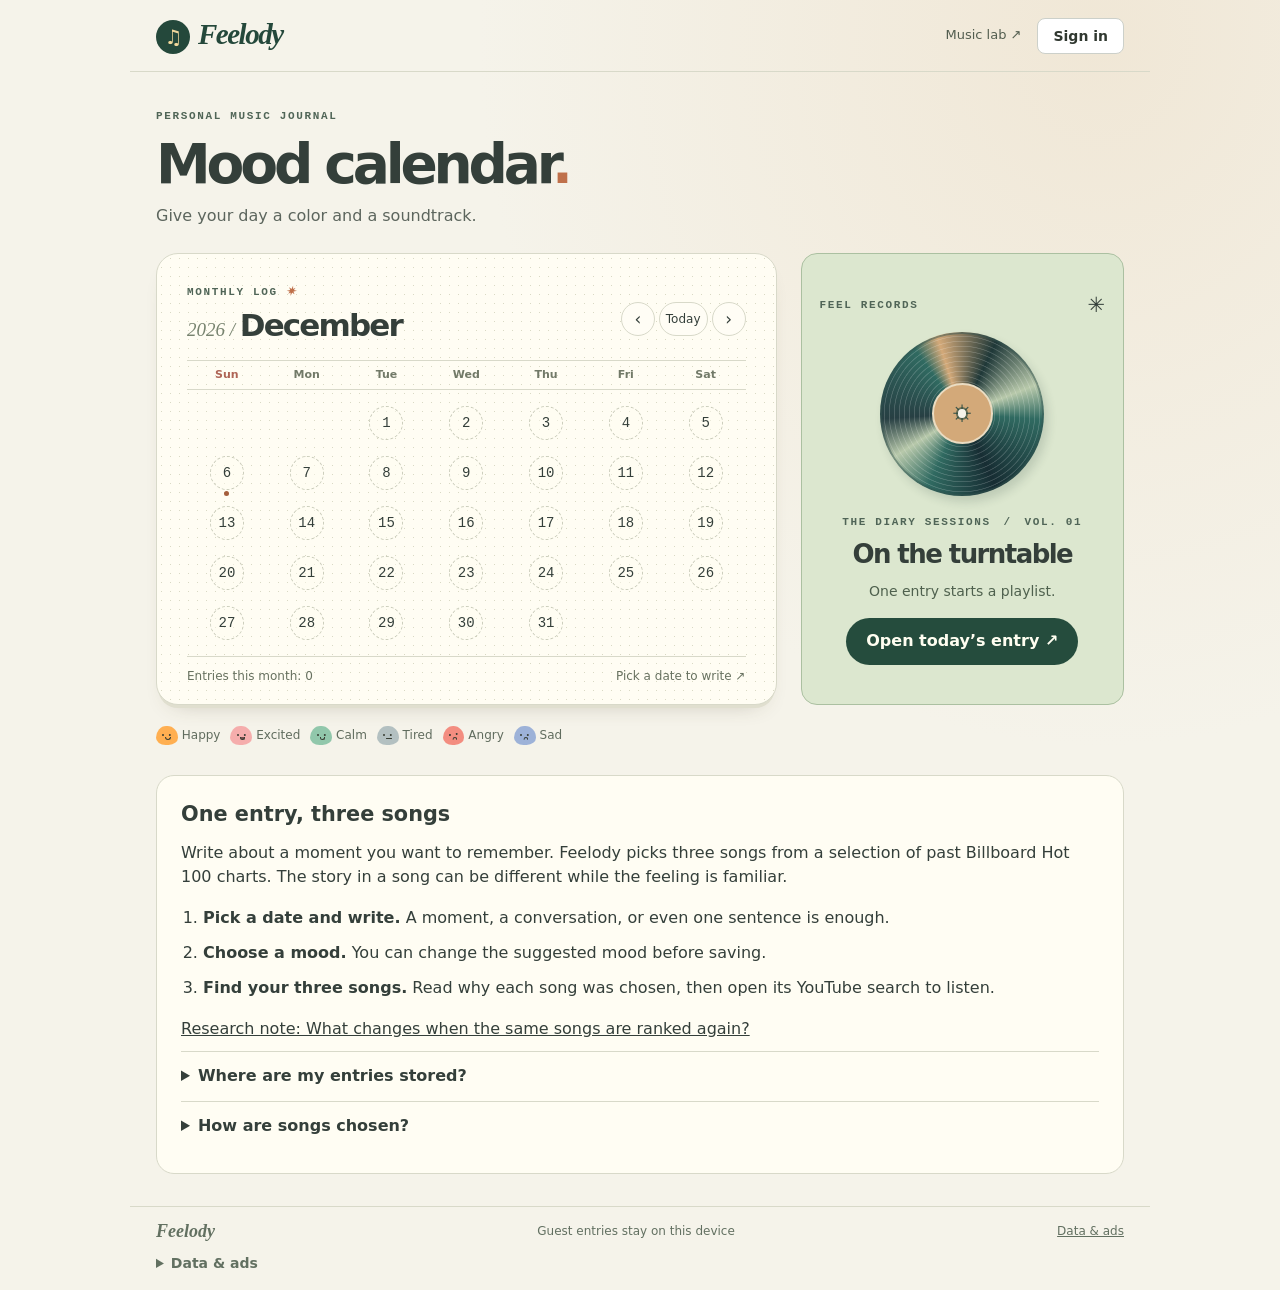
==== web/index.html @ e4ab8673 "Match journal reflections and song reasons to each entry’s language" ====
<!doctype html><html lang="en"><head>
<!-- Google Tag Manager -->
<script async src="https://www.googletagmanager.com/gtm.js?id=GTM-TFRQQZRT"></script>
<script>
  window.dataLayer = window.dataLayer || [];
  function gtag(){dataLayer.push(arguments);}
  gtag('js', new Date());
</script>
<!-- End Google Tag Manager -->
<meta charset="utf-8"><meta name="viewport" content="width=device-width, initial-scale=1"><meta name="theme-color" content="#f6f3e9"><title>Feelody | Your day in three songs</title>
<meta name="description" content="Keep a mood calendar and find three Billboard Hot 100 songs that echo the way your day felt.">
<link rel="canonical" href="https://feelody.shop/"><link rel="icon" href="/favicon.svg" type="image/svg+xml" sizes="any">
<meta property="og:type" content="website"><meta property="og:site_name" content="Feelody"><meta property="og:locale" content="en_US">
<meta property="og:url" content="https://feelody.shop/"><meta property="og:title" content="Feelody | Your day in three songs"><meta property="og:description" content="Keep a mood calendar and find three Billboard Hot 100 songs that echo the way your day felt.">
<meta property="og:image" content="https://feelody.shop/share.png"><meta property="og:image:alt" content="Feelody mood calendar"><meta name="twitter:card" content="summary_large_image">
<script type="application/ld+json">{"@context":"https://schema.org","@graph":[{"@type":"WebSite","@id":"https://feelody.shop/#website","name":"Feelody","url":"https://feelody.shop/","inLanguage":"en"},{"@type":"WebPage","url":"https://feelody.shop/","name":"Feelody | Your day in three songs","description":"Keep a mood calendar and find three Billboard Hot 100 songs that echo the way your day felt.","inLanguage":"en","isPartOf":{"@id":"https://feelody.shop/#website"}}]}</script><link rel="stylesheet" href="./style.css"><script src="./moods.js?v=en-1" defer></script><script src="./app.js?v=hot100-en-1" defer></script><meta name="google-adsense-account" content="ca-pub-4639776942447769">

<script type="text/javascript">
    (function(c,l,a,r,i,t,y){
        c[a]=c[a]||function(){(c[a].q=c[a].q||[]).push(arguments)};
        t=l.createElement(r);t.async=1;t.src="https://www.clarity.ms/tag/"+i;
        y=l.getElementsByTagName(r)[0];y.parentNode.insertBefore(t,y);
    })(window, document, "clarity", "script", "zg3xfuc7gn");
</script>
<link rel="stylesheet" href="./account.css?v=profile-en-2"><script src="./account.js?v=profile-en-2" defer></script></head>
<body><header><a class="brand" href="./"><i aria-hidden="true">♫</i>Feelody</a><a class="lab" href="./research.html">Music lab ↗</a><button id="account" type="button" aria-haspopup="dialog">Sign in</button></header>
<dialog id="accountDialog" aria-labelledby="accountTitle"><button id="closeAccount" aria-label="Close">×</button><small>FEEL RECORDS　/　MEMBERSHIP</small><h2 id="accountTitle">Sign in to Feelody</h2><p id="accountHelp">Keep your entries and soundtracks together, wherever you write.</p><div id="providers"><button data-provider="google"><b aria-hidden="true">G</b>Continue with Google</button></div><div id="memberActions" hidden><button id="importGuest">Import guest entries from this browser</button><button id="logout">Sign out</button></div><p id="accountStatus" role="status"></p><button id="guestContinue">Continue as a guest</button></dialog><main data-clarity-mask="true" id="main"><section id="home"><div class="kicker">PERSONAL MUSIC JOURNAL</div><h1>Mood calendar<span>.</span></h1><p class="lead">Give your day a color and a soundtrack.</p>
<div class="layout"><section class="paper"><div class="monthhead"><div><small>MONTHLY LOG <em>✷</em></small><h2 id="month"></h2></div><div class="nav"><button id="prev" aria-label="Previous month">‹</button><button id="now">Today</button><button id="next" aria-label="Next month">›</button></div></div><div id="week" class="week"></div><div id="grid" class="grid" aria-label="Choose a date"></div><div class="footnote"><span id="count"></span><span>Pick a date to write ↗</span></div></section>
<aside class="sleeve"><div class="sleeve-top"><small>FEEL RECORDS</small><span>✳</span></div><div id="cover"></div><small>THE DIARY SESSIONS　/　VOL. 01</small><h2>On the turntable</h2><p id="sideNote"></p><button id="write" class="cta">Open today’s entry ↗</button></aside></div>
<div class="legend" id="legend"></div>
<section class="guide" aria-labelledby="guideTitle"><h2 id="guideTitle">One entry, three songs</h2><p>Write about a moment you want to remember. Feelody picks three songs from a selection of past Billboard Hot 100 charts. The story in a song can be different while the feeling is familiar.</p>
<ol><li><strong>Pick a date and write.</strong> A moment, a conversation, or even one sentence is enough.</li><li><strong>Choose a mood.</strong> You can change the suggested mood before saving.</li><li><strong>Find your three songs.</strong> Read why each song was chosen, then open its YouTube search to listen.</li></ol>
<p><a href="./study.html">Research note: What changes when the same songs are ranked again?</a></p><details><summary>Where are my entries stored?</summary><p>Signed-in entries sync to your account. Guest entries stay in this browser, even after a restart, but clearing browser data can erase them. Open a date and select Delete entry to remove it.</p></details>
<details><summary>How are songs chosen?</summary><p>When you request songs, your entry and mood go to our recommendation service. Your reflection and song notes follow the language of each entry. If you mix languages evenly, they follow your last substantive thought. The songs still come from the same chart archive. These are mood matches, not this week’s rankings.</p><p>Calendar colors reflect your own mood, not a diagnosis. Each music link opens a YouTube search for the artist and title.</p></details>
</section></section>
<section id="editor" hidden><button class="back" id="back">← Back to calendar</button><div class="kicker">DAILY ENTRY</div><h1 id="dayTitle" tabindex="-1"></h1><div class="entrypaper"><label for="diary">What was your day like?</label><textarea id="diary" maxlength="4000" rows="5" placeholder="Write about a moment or feeling you want to remember."></textarea><div class="moodline"><b>Today’s mood</b><span id="suggestion"></span></div><div id="moods" class="choices"></div><p id="modeNote"></p><label id="reasonOption" hidden><input type="checkbox" id="explain"> Include reasons · Send this entry and an excerpt of lyrics to <span id="reasonProvider"></span>.</label><div class="actions"><button id="save" class="cta">Find my songs</button><button id="remove" class="plain" hidden>Delete entry</button></div><p id="message" role="status"></p><div id="waiting" class="waiting" hidden><span class="waiting-disc" aria-hidden="true">♫</span><div><b id="waitTitle">Finding your songs</b><span id="waitElapsed" class="wait-elapsed" aria-live="off">0s elapsed</span><p id="waitHistory"></p></div></div></div>
<section id="reflection" class="entrypaper reflection" hidden><small>NOTES FOR YOUR DAY</small><h2>Today’s reflection</h2><h3>Your day in a line</h3><p id="summary"></p><h3>A note for you</h3><p id="empathy"></p></section>
<section id="music" hidden><small>SOUNDTRACK FOR THE DAY</small><h2>Your soundtrack</h2><p id="source"></p><div id="cards"></div><button id="otherSongs" class="plain" hidden>Find three different songs</button></section></section></main>
<footer><b>Feelody</b><span>Guest entries stay on this device</span><a href="#dataNotice">Data &amp; ads</a>
<details id="dataNotice" class="data-notice"><summary>Data &amp; ads</summary><p>Guest entries stay in your browser; signed-in entries are stored in your Supabase account records. Requests send the entry to our recommendation server and external model provider. On a shared device, sign out and remove guest records you do not want others to see.</p><p>We use Microsoft Clarity to understand clicks and scrolling. Text masking is enabled for the main area containing entries and recommendations.</p><p>Google Tag Manager is installed for visit analytics. Depending on the tags enabled, Google may receive information about page visits and usage.</p><p>Our public study page includes Google AdSense. Google and other partners may use cookies to deliver and measure ads. Read <a href="https://policies.google.com/technologies/partner-sites" target="_blank" rel="noopener noreferrer">how Google uses data on partner sites</a> or manage personalization in <a href="https://myadcenter.google.com/" target="_blank" rel="noopener noreferrer">My Ad Center</a>.</p></details></footer></body></html>
---- web/style.css ----
:root{font:16px/1.55 system-ui,sans-serif;color:#343f3a;background:#f5f3ea;--ink:#24483b;--line:#d8d9c9}*{box-sizing:border-box}body{margin:0;background:radial-gradient(ellipse at 86% 3%,#f0e7d6 0,transparent 40%)}header,main,footer{max-width:1020px;margin:auto;padding-inline:26px}header,footer{display:flex;justify-content:space-between;align-items:center}header{height:72px;border-bottom:1px solid var(--line)}a{color:inherit}.brand{text-decoration:none;font:italic bold 29px Georgia;color:var(--ink);letter-spacing:-1.5px}.brand i{font:normal 20px system-ui;display:inline-grid;place-items:center;width:34px;height:34px;background:var(--ink);color:#f2d89c;border-radius:50%;margin-right:8px}.lab,.back,.plain{font-size:13px;color:#535e50}.lab{text-decoration:none}.kicker,small{font:700 11px/1.5 ui-monospace,monospace;letter-spacing:.15em;color:#506557}.kicker{margin-top:36px}h1{font-size:clamp(36px,6vw,55px);line-height:1.18;letter-spacing:-.075em;margin:7px 0}h1 span,em{color:#bf704a}.lead{margin:8px 0 24px;color:#5c655d}.layout{display:grid;grid-template-columns:minmax(350px,1.65fr) minmax(220px,.86fr);gap:24px}.paper,.entrypaper{border:1px solid var(--line);border-radius:22px;background-color:#fffdf3;box-shadow:0 5px 0 -2px #e0dfcf,0 12px 25px -18px #51462e77}.paper{background-image:radial-gradient(#d9d9c4 0.65px,transparent .8px);background-size:9px 9px;padding:24px 30px 18px}.monthhead,.nav,.footnote,.sleeve-top,.moodline,.actions{display:flex;align-items:center;justify-content:space-between;gap:8px}.monthhead h2{font-size:31px;line-height:1.15;letter-spacing:-.06em;margin:5px 0 16px}.monthhead h2 span{font:italic 19px Georgia;color:#77836f;letter-spacing:0}.nav{gap:4px}button,textarea{font:inherit;color:inherit}button,a{touch-action:manipulation}button{cursor:pointer}.nav button{border:1px solid var(--line);border-radius:20px;background:#fffdf5;min-width:34px;height:34px;font-size:17px}.nav #now{font-size:12px}.week,.grid{display:grid;grid-template-columns:repeat(7,minmax(0,1fr));text-align:center}.week{border-block:1px solid var(--line);padding:6px 0;font:600 11px/1.5 system-ui;color:#727a68}.week span:first-child{color:#af6556}.grid{gap:4px 0;padding:10px 0}.date{margin:auto;min-height:46px;min-width:32px;display:grid;align-content:center;justify-items:center;position:relative;border:0;background:transparent;border-radius:10px;font:14px ui-monospace,monospace}.date .number{width:34px;height:34px;display:grid;place-items:center;border:1px dashed #cbcdbb;border-radius:50%;background:#fffdf376}.date:hover .number,.date:focus-visible .number{background:#e9efde}.date.today:after{content:'';position:absolute;bottom:0;width:5px;height:5px;border-radius:99px;background:#a55e3d}.date.filled{gap:1px}.date.filled .number{height:auto;width:auto;background:none;border:0;font-size:10px}.date.filled.today:after{right:2px;bottom:1px}.face{--c:#bfc7a9;display:inline-block;position:relative;width:32px;height:29px;border-radius:49% 51% 45% 46% / 62% 62% 39% 38%;background:var(--c);vertical-align:middle;flex:none}.face:before{content:'';position:absolute;left:29%;top:44%;width:3px;height:3px;background:#373d32;border-radius:100%;box-shadow:10px 0 #373d32}.face:after{content:'';position:absolute;left:43%;top:56%;width:5px;height:3px;border:1.4px solid #373d32;border-top:0;border-radius:0 0 7px 7px}.face.sad:after,.face.angry:after{transform:rotate(180deg)}.face.tired:after{height:0;top:64%}.face.tender:after{background:#754e4d}.face.angry:before{transform:rotate(-9deg)}.footnote{border-top:1px solid var(--line);padding-top:10px;font-size:12px;color:#67715f}.sleeve{border:1px solid #abc0a1;border-radius:16px;background:#dce7cf;text-align:center;display:flex;flex-flow:column;align-items:center;padding:17px 18px 21px;position:relative;justify-content:center}.sleeve-top{width:100%;font-size:21px}.sleeve h2{font-size:26px;letter-spacing:-.06em;margin:4px 0}.sleeve p{font-size:14px;margin:3px 0 15px;color:#4f614e}.cta{background:#254c3d;border:0;color:#fffef1;padding:11px 20px;border-radius:24px;font-weight:bold}.cta:hover{background:#365e4b}.disc{--a:#306a61;--b:#b8c9ab;--c:#d3a979;aspect-ratio:1;width:100%;border-radius:50%;position:relative;display:grid;place-items:center;background:repeating-radial-gradient(circle,transparent 0 2px,#ffffff28 2.5px 3px,transparent 3.5px 5px),conic-gradient(from 155deg,#172d33,var(--a) 14%,var(--b) 23%,#273f43 31%,var(--a) 47%,var(--c) 52%,#1f3838 64%,var(--b) 76%,var(--a) 83%,#172d33);box-shadow:inset 0 0 0 2px #34545078,4px 6px 10px #253e3829}.disc:before{content:'✳';font:24px/1 Georgia;display:grid;place-items:center;width:35%;aspect-ratio:1;border-radius:50%;background:var(--c);color:#3f564a;border:2px solid #eadcc2}.disc:after{content:'';width:5%;height:5%;border-radius:50%;position:absolute;top:47.5%;left:47.5%;background:#f5f3ea;box-shadow:0 0 0 2px #23483c99}#cover{width:min(70%,164px);margin:10px 0 18px}.legend,.choices{display:flex;gap:10px;flex-wrap:wrap}.legend{margin:21px 0;color:#606c5e;font-size:12px}.legend span{display:inline-flex;align-items:center;gap:4px}.legend .face{zoom:.68}.back,.plain{background:none;border:0;padding:8px 0;text-decoration:underline}.back{margin-top:18px}#editor .kicker{margin-top:12px}#editor h1{font-size:38px;margin-bottom:16px}.entrypaper{padding:22px 26px}.entrypaper label,.moodline b{font-weight:700}.moodline{justify-content:start;flex-wrap:wrap;margin:9px 0}.moodline span,#modeNote,#message,#source{font-size:13px;color:#5b6c61}textarea{display:block;width:100%;margin:9px 0 12px;padding:12px;line-height:1.6;resize:vertical;border:1px solid #bdcbb9;background:#fffefa;border-radius:12px}.choice{border:1px solid #c8cdbf;background:#fffdf8;border-radius:30px;padding:4px 9px;display:flex;align-items:center;gap:4px;font-size:13px}.choice .face{zoom:.78}.choice[aria-pressed=true]{outline:2px solid #355d49;background:#ecf3df}.actions{justify-content:start;gap:16px}.cta:disabled{opacity:.6}#message:empty{display:none}#music{padding:24px 0}#music h2{margin:2px 0}#cards{display:grid;grid-template-columns:repeat(3,minmax(0,1fr));gap:14px}.track{padding:14px 12px 18px;display:flex;align-items:center;flex-direction:column;text-align:center;border-radius:15px;border:1px solid #cccdbd;background:linear-gradient(145deg,#eeefe2,#fdfaf1);text-decoration:none}.track .disc{width:min(65%,145px);margin:4px 0 10px}.track:nth-child(2) .disc{--a:#645a78;--b:#c9adcb;--c:#e6beaa}.track:nth-child(3) .disc{--a:#53657e;--b:#9ebfc6;--c:#d7ce9c}.track b{line-height:1.35}.track small{font-size:10px}.track span{font-size:13px;color:#56665b}.track u{font-size:12px;margin-top:8px}footer{gap:10px;flex-wrap:wrap;border-top:1px solid var(--line);margin-top:32px;padding-block:14px;color:#627061;font-size:12px}footer b{font:italic bold 18px Georgia}button:focus-visible,a:focus-visible,textarea:focus-visible{outline:3px solid #ad633d;outline-offset:2px}[hidden]{display:none!important}@media(max-width:690px){header,main,footer{padding-inline:16px}.layout{grid-template-columns:1fr;gap:15px}.paper{padding:18px 12px 12px}.sleeve{display:grid;grid-template-columns:90px 1fr;justify-items:start;text-align:left;gap:0 14px}.sleeve-top{display:none}#cover{width:90px;grid-row:1 / span 4;margin:0}.sleeve h2{font-size:22px}.sleeve p{margin:1px 0 8px}.sleeve .cta{font-size:13px;padding:6px 12px}.entrypaper{padding:18px 15px}#cards{grid-template-columns:1fr}.track{display:grid;grid-template-columns:74px 1fr;gap:0 12px;text-align:left;align-content:center}.track .disc{width:68px;grid-row:1/span 4;margin:0}.track u{margin:2px 0}.kicker{margin-top:24px}.lead{font-size:15px}}

#reasonOption[hidden]{display:none} #reasonOption{display:block;font-size:.86rem;margin:1em 0} #reasonOption input{width:auto} .track .reason{font-size:.85rem;line-height:1.55;white-space:normal}

.reflection{margin-top:28px;background:#edf3eb}.reflection h3{font-size:.9rem;margin:1.4em 0 .3em}.reflection p{white-space:pre-line;line-height:1.8}.reflection small{letter-spacing:.12em;color:#547361}

.waiting{display:flex;align-items:center;gap:16px;padding:18px 20px;margin-top:16px;border:1px solid var(--line);border-radius:16px;background:#edf3eb}.waiting[hidden]{display:none}.waiting b{display:block;font-size:.95rem}.wait-elapsed{font-variant-numeric:tabular-nums;font-size:.85rem;color:#547361}.waiting p{margin:6px 0 0;font-size:.8rem;color:#637369}.waiting-disc{display:grid;place-items:center;flex:0 0 42px;height:42px;border-radius:50%;background:var(--ink);color:#faf5df;font-size:23px;animation:wait-turn 4s linear infinite}@keyframes wait-turn{to{transform:rotate(360deg)}}@media(prefers-reduced-motion:reduce){.waiting-disc{animation:none}}

.guide{margin:30px 0 12px;padding:22px 24px;border:1px solid var(--line);border-radius:18px;background:#fffdf3;font-size:1rem}.guide h2{font-size:1.3rem;margin:0 0 10px}.guide p{margin:10px 0}.guide ol{padding-left:22px}.guide li{margin:10px 0}.guide details{border-top:1px solid var(--line);padding:12px 0}.guide summary,.data-notice summary{cursor:pointer;font-weight:600}.data-notice{flex-basis:100%;font-size:.875rem;line-height:1.7}.data-notice p{max-width:75ch}.data-notice:target{outline:2px solid var(--ink);outline-offset:6px}summary:focus-visible{outline:3px solid #ad633d;outline-offset:3px}
---- web/account.css ----
header .lab{margin-left:auto}
#account{display:inline-grid;place-items:center;position:relative;margin-left:16px;height:36px;padding:0 15px;border:1px solid #ccd0ca;border-radius:8px;background:#fff;color:#303830;font:600 14px/1 system-ui,sans-serif;cursor:pointer}
#account:hover{background:#f1f3ef;border-color:#aeb7ad}#account:focus-visible{outline:2px solid #24483b;outline-offset:3px}
#account.signed-in{width:36px;padding:0;border-radius:50%;background:#e9ece6;overflow:hidden}


#account img{position:absolute;inset:0;z-index:1;width:100%;height:100%;object-fit:cover;background:#e9ece6}
#accountDialog{position:fixed;inset:0;margin:auto;box-sizing:border-box;width:min(365px,calc(100vw - 32px));max-height:90dvh;border:0;border-radius:20px;padding:38px 24px 20px;background:#fffdf9;color:#25231f;text-align:center;box-shadow:0 16px 80px #30291836}#accountDialog::backdrop{background:#27232075}#accountDialog small{font:600 10px monospace;letter-spacing:.14em;color:#746452}#accountDialog h2{margin:12px 0 6px;font-size:26px}#accountDialog p{font-size:14px;line-height:1.55;color:#665e55}#accountDialog button{cursor:pointer;font:inherit;color:inherit}#closeAccount,#guestContinue{border:0;background:transparent}#closeAccount{position:absolute;right:12px;top:6px;font-size:25px!important}#providers button,#memberActions button{display:block;width:100%;margin:9px 0;border:1px solid #dedbd5;border-radius:9px;background:white;min-height:45px;font-weight:650}#providers b{margin-right:.7em}#guestContinue{font-size:13px!important;text-decoration:underline}#accountDialog button:disabled{opacity:.55;cursor:default}
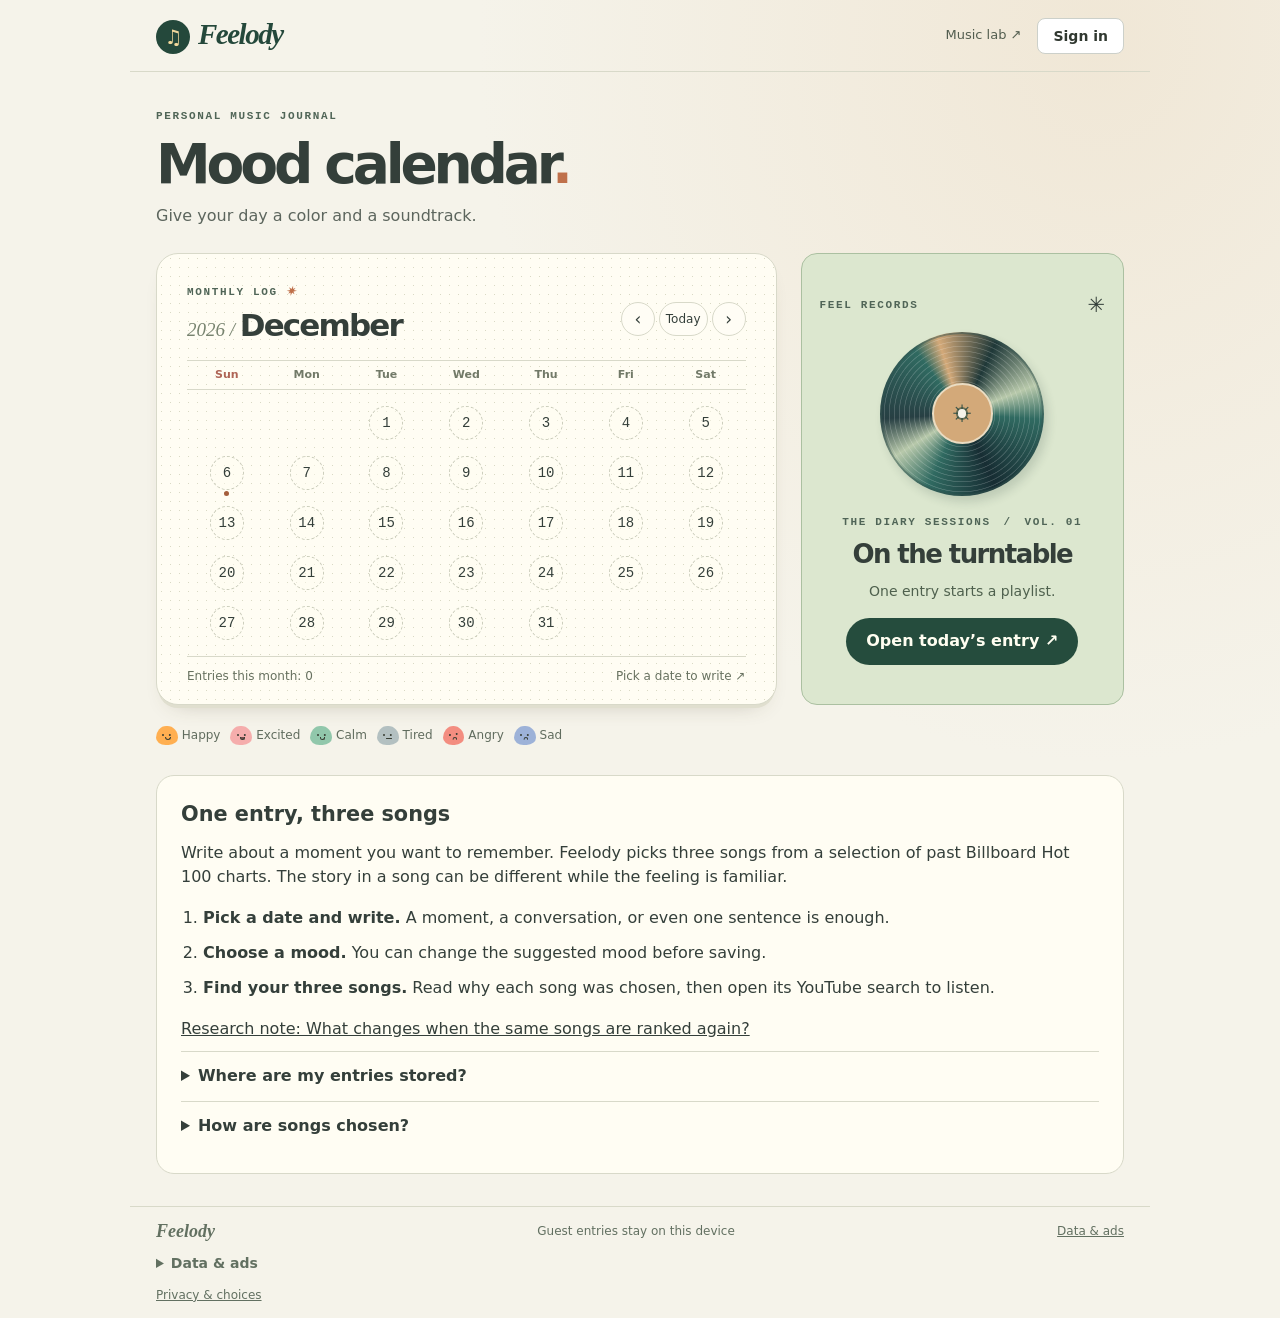
==== commit d19ccbf2: "Request Google account selection and separate journal privacy choices" ====
--- a/web/index.html
+++ b/web/index.html
@@ -1,11 +1,11 @@
 <!doctype html><html lang="en"><head>
 <!-- Google Tag Manager -->
-<script async src="https://www.googletagmanager.com/gtm.js?id=GTM-TFRQQZRT"></script>
-<script>
+<template data-analytics><script async src="https://www.googletagmanager.com/gtm.js?id=GTM-TFRQQZRT"></script></template>
+<template data-analytics><script>
   window.dataLayer = window.dataLayer || [];
   function gtag(){dataLayer.push(arguments);}
   gtag('js', new Date());
-</script>
+</script></template>
 <!-- End Google Tag Manager -->
 <meta charset="utf-8"><meta name="viewport" content="width=device-width, initial-scale=1"><meta name="theme-color" content="#f6f3e9"><title>Feelody | Your day in three songs</title>
 <meta name="description" content="Keep a mood calendar and find three Billboard Hot 100 songs that echo the way your day felt.">
@@ -13,18 +13,18 @@
 <meta property="og:type" content="website"><meta property="og:site_name" content="Feelody"><meta property="og:locale" content="en_US">
 <meta property="og:url" content="https://feelody.shop/"><meta property="og:title" content="Feelody | Your day in three songs"><meta property="og:description" content="Keep a mood calendar and find three Billboard Hot 100 songs that echo the way your day felt.">
 <meta property="og:image" content="https://feelody.shop/share.png"><meta property="og:image:alt" content="Feelody mood calendar"><meta name="twitter:card" content="summary_large_image">
-<script type="application/ld+json">{"@context":"https://schema.org","@graph":[{"@type":"WebSite","@id":"https://feelody.shop/#website","name":"Feelody","url":"https://feelody.shop/","inLanguage":"en"},{"@type":"WebPage","url":"https://feelody.shop/","name":"Feelody | Your day in three songs","description":"Keep a mood calendar and find three Billboard Hot 100 songs that echo the way your day felt.","inLanguage":"en","isPartOf":{"@id":"https://feelody.shop/#website"}}]}</script><link rel="stylesheet" href="./style.css"><script src="./moods.js?v=en-1" defer></script><script src="./app.js?v=hot100-en-1" defer></script><meta name="google-adsense-account" content="ca-pub-4639776942447769">
+<script type="application/ld+json">{"@context":"https://schema.org","@graph":[{"@type":"WebSite","@id":"https://feelody.shop/#website","name":"Feelody","url":"https://feelody.shop/","inLanguage":"en"},{"@type":"WebPage","url":"https://feelody.shop/","name":"Feelody | Your day in three songs","description":"Keep a mood calendar and find three Billboard Hot 100 songs that echo the way your day felt.","inLanguage":"en","isPartOf":{"@id":"https://feelody.shop/#website"}}]}</script><link rel="stylesheet" href="./style.css"><script src="./moods.js?v=en-1" defer></script><script src="./app.js?v=privacy-choice-1" defer></script><meta name="google-adsense-account" content="ca-pub-4639776942447769">
 
-<script type="text/javascript">
+<template data-analytics><script type="text/javascript">
     (function(c,l,a,r,i,t,y){
         c[a]=c[a]||function(){(c[a].q=c[a].q||[]).push(arguments)};
         t=l.createElement(r);t.async=1;t.src="https://www.clarity.ms/tag/"+i;
         y=l.getElementsByTagName(r)[0];y.parentNode.insertBefore(t,y);
     })(window, document, "clarity", "script", "zg3xfuc7gn");
-</script>
-<link rel="stylesheet" href="./account.css?v=profile-en-2"><script src="./account.js?v=profile-en-2" defer></script></head>
+</script></template>
+<link rel="stylesheet" href="./account.css?v=account-footer-1"><script src="./account.js?v=closure-24h" defer></script></head>
 <body><header><a class="brand" href="./"><i aria-hidden="true">♫</i>Feelody</a><a class="lab" href="./research.html">Music lab ↗</a><button id="account" type="button" aria-haspopup="dialog">Sign in</button></header>
-<dialog id="accountDialog" aria-labelledby="accountTitle"><button id="closeAccount" aria-label="Close">×</button><small>FEEL RECORDS　/　MEMBERSHIP</small><h2 id="accountTitle">Sign in to Feelody</h2><p id="accountHelp">Keep your entries and soundtracks together, wherever you write.</p><div id="providers"><button data-provider="google"><b aria-hidden="true">G</b>Continue with Google</button></div><div id="memberActions" hidden><button id="importGuest">Import guest entries from this browser</button><button id="logout">Sign out</button></div><p id="accountStatus" role="status"></p><button id="guestContinue">Continue as a guest</button></dialog><main data-clarity-mask="true" id="main"><section id="home"><div class="kicker">PERSONAL MUSIC JOURNAL</div><h1>Mood calendar<span>.</span></h1><p class="lead">Give your day a color and a soundtrack.</p>
+<dialog id="accountDialog" aria-labelledby="accountTitle"><button id="closeAccount" aria-label="Close">×</button><small>FEEL RECORDS　/　MEMBERSHIP</small><h2 id="accountTitle">Sign in to Feelody</h2><p id="accountHelp">Keep your entries and soundtracks together, wherever you write.</p><p>Before signing in, read <a href="/privacy.html">how Feelody uses your data</a>.</p><div id="providers"><button data-provider="google"><b aria-hidden="true">G</b>Continue with Google</button></div><div id="memberActions" hidden><label id="activityControl" hidden><input type="checkbox" id="activityChoice"> Save optional account activity history</label><small id="activityInfo" hidden>Optional activity history: Feelody records sign-ins, sign-outs and visits to the calendar, entry editor, research and study pages to review account activity and troubleshoot navigation. Records contain your account ID, event time, event type and screen name. They exclude diary text and dates, IP addresses, and full URLs. The active database removes expired records hourly after three calendar months. Turning this off or closing your account clears this history. Declining does not limit any journal feature. This setting applies only to Feelody’s member activity table.</small><button id="importGuest">Import guest entries from this browser</button><button id="logout">Sign out</button></div><p id="accountStatus" role="status"></p><button id="guestContinue">Continue as a guest</button><div id="accountFooter" hidden><button id="withdraw" type="button">Close account</button></div></dialog><main data-clarity-mask="true" id="main"><section id="home"><div class="kicker">PERSONAL MUSIC JOURNAL</div><h1>Mood calendar<span>.</span></h1><p class="lead">Give your day a color and a soundtrack.</p>
 <div class="layout"><section class="paper"><div class="monthhead"><div><small>MONTHLY LOG <em>✷</em></small><h2 id="month"></h2></div><div class="nav"><button id="prev" aria-label="Previous month">‹</button><button id="now">Today</button><button id="next" aria-label="Next month">›</button></div></div><div id="week" class="week"></div><div id="grid" class="grid" aria-label="Choose a date"></div><div class="footnote"><span id="count"></span><span>Pick a date to write ↗</span></div></section>
 <aside class="sleeve"><div class="sleeve-top"><small>FEEL RECORDS</small><span>✳</span></div><div id="cover"></div><small>THE DIARY SESSIONS　/　VOL. 01</small><h2>On the turntable</h2><p id="sideNote"></p><button id="write" class="cta">Open today’s entry ↗</button></aside></div>
 <div class="legend" id="legend"></div>
@@ -33,8 +33,8 @@
 <p><a href="./study.html">Research note: What changes when the same songs are ranked again?</a></p><details><summary>Where are my entries stored?</summary><p>Signed-in entries sync to your account. Guest entries stay in this browser, even after a restart, but clearing browser data can erase them. Open a date and select Delete entry to remove it.</p></details>
 <details><summary>How are songs chosen?</summary><p>When you request songs, your entry and mood go to our recommendation service. Your reflection and song notes follow the language of each entry. If you mix languages evenly, they follow your last substantive thought. The songs still come from the same chart archive. These are mood matches, not this week’s rankings.</p><p>Calendar colors reflect your own mood, not a diagnosis. Each music link opens a YouTube search for the artist and title.</p></details>
 </section></section>
-<section id="editor" hidden><button class="back" id="back">← Back to calendar</button><div class="kicker">DAILY ENTRY</div><h1 id="dayTitle" tabindex="-1"></h1><div class="entrypaper"><label for="diary">What was your day like?</label><textarea id="diary" maxlength="4000" rows="5" placeholder="Write about a moment or feeling you want to remember."></textarea><div class="moodline"><b>Today’s mood</b><span id="suggestion"></span></div><div id="moods" class="choices"></div><p id="modeNote"></p><label id="reasonOption" hidden><input type="checkbox" id="explain"> Include reasons · Send this entry and an excerpt of lyrics to <span id="reasonProvider"></span>.</label><div class="actions"><button id="save" class="cta">Find my songs</button><button id="remove" class="plain" hidden>Delete entry</button></div><p id="message" role="status"></p><div id="waiting" class="waiting" hidden><span class="waiting-disc" aria-hidden="true">♫</span><div><b id="waitTitle">Finding your songs</b><span id="waitElapsed" class="wait-elapsed" aria-live="off">0s elapsed</span><p id="waitHistory"></p></div></div></div>
+<section id="editor" hidden><button class="back" id="back">← Back to calendar</button><div class="kicker">DAILY ENTRY</div><h1 id="dayTitle" tabindex="-1"></h1><div class="entrypaper"><label for="diary">What was your day like?</label><textarea id="diary" maxlength="4000" rows="5" placeholder="Write about a moment or feeling you want to remember."></textarea><div class="moodline"><b>Today’s mood</b><span id="suggestion"></span></div><div id="moods" class="choices"></div><p id="modeNote"></p><label id="reasonOption" hidden><input type="checkbox" id="explain"> Include reasons · Send this entry and an excerpt of lyrics to <span id="reasonProvider"></span>.</label><label id="modelChoiceLabel"><input type="checkbox" id="modelChoice"> Send this entry and mood to the external recommendation provider for song suggestions. <a href="/privacy.html">Privacy details</a></label><div class="actions"><button id="save" class="cta">Find my songs</button><button id="remove" class="plain" hidden>Delete entry</button></div><p id="message" role="status"></p><div id="waiting" class="waiting" hidden><span class="waiting-disc" aria-hidden="true">♫</span><div><b id="waitTitle">Finding your songs</b><span id="waitElapsed" class="wait-elapsed" aria-live="off">0s elapsed</span><p id="waitHistory"></p></div></div></div>
 <section id="reflection" class="entrypaper reflection" hidden><small>NOTES FOR YOUR DAY</small><h2>Today’s reflection</h2><h3>Your day in a line</h3><p id="summary"></p><h3>A note for you</h3><p id="empathy"></p></section>
 <section id="music" hidden><small>SOUNDTRACK FOR THE DAY</small><h2>Your soundtrack</h2><p id="source"></p><div id="cards"></div><button id="otherSongs" class="plain" hidden>Find three different songs</button></section></section></main>
 <footer><b>Feelody</b><span>Guest entries stay on this device</span><a href="#dataNotice">Data &amp; ads</a>
-<details id="dataNotice" class="data-notice"><summary>Data &amp; ads</summary><p>Guest entries stay in your browser; signed-in entries are stored in your Supabase account records. Requests send the entry to our recommendation server and external model provider. On a shared device, sign out and remove guest records you do not want others to see.</p><p>We use Microsoft Clarity to understand clicks and scrolling. Text masking is enabled for the main area containing entries and recommendations.</p><p>Google Tag Manager is installed for visit analytics. Depending on the tags enabled, Google may receive information about page visits and usage.</p><p>Our public study page includes Google AdSense. Google and other partners may use cookies to deliver and measure ads. Read <a href="https://policies.google.com/technologies/partner-sites" target="_blank" rel="noopener noreferrer">how Google uses data on partner sites</a> or manage personalization in <a href="https://myadcenter.google.com/" target="_blank" rel="noopener noreferrer">My Ad Center</a>.</p></details></footer></body></html>
+<details id="dataNotice" class="data-notice"><summary>Data &amp; ads</summary><p>Optional activity history: Feelody records sign-ins, sign-outs and visits to the calendar, entry editor, research and study pages to review account activity and troubleshoot navigation. Records contain your account ID, event time, event type and screen name. They exclude diary text and dates, IP addresses, and full URLs. The active database removes expired records hourly after three calendar months. Turning this off or closing your account clears this history. Declining does not limit any journal feature. This setting applies only to Feelody’s member activity table.</p><p>Access ends immediately. After 24 hours, a task runs every minute to permanently erase your Feelody account, profile, entries and saved recommendations from the live database. Optional member activity is cleared on closure. Guest entries on this device stay. Guest entries stay in your browser; signed-in entries are stored in your Supabase account records. Requests send the entry to our recommendation server and external model provider. On a shared device, sign out and remove guest records you do not want others to see.</p><p>We use Microsoft Clarity to understand clicks and scrolling. Text masking is enabled for the main area containing entries and recommendations.</p><p>Google Tag Manager is installed for visit analytics. Depending on the tags enabled, Google may receive information about page visits and usage.</p><p>Manage optional analytics in Privacy &amp; choices. Ads are paused.</p></details><a href="/privacy.html">Privacy &amp; choices</a></footer><script defer src="/activity.js"></script><script defer src="/privacy-choice.js"></script></body></html>
--- a/web/account.css
+++ b/web/account.css
@@ -6,3 +6,5 @@
 
 #account img{position:absolute;inset:0;z-index:1;width:100%;height:100%;object-fit:cover;background:#e9ece6}
 #accountDialog{position:fixed;inset:0;margin:auto;box-sizing:border-box;width:min(365px,calc(100vw - 32px));max-height:90dvh;border:0;border-radius:20px;padding:38px 24px 20px;background:#fffdf9;color:#25231f;text-align:center;box-shadow:0 16px 80px #30291836}#accountDialog::backdrop{background:#27232075}#accountDialog small{font:600 10px monospace;letter-spacing:.14em;color:#746452}#accountDialog h2{margin:12px 0 6px;font-size:26px}#accountDialog p{font-size:14px;line-height:1.55;color:#665e55}#accountDialog button{cursor:pointer;font:inherit;color:inherit}#closeAccount,#guestContinue{border:0;background:transparent}#closeAccount{position:absolute;right:12px;top:6px;font-size:25px!important}#providers button,#memberActions button{display:block;width:100%;margin:9px 0;border:1px solid #dedbd5;border-radius:9px;background:white;min-height:45px;font-weight:650}#providers b{margin-right:.7em}#guestContinue{font-size:13px!important;text-decoration:underline}#accountDialog button:disabled{opacity:.55;cursor:default}
+
+#accountFooter{border-top:1px solid #ede8e1;margin-top:14px;padding-top:6px}#accountDialog #withdraw{border:0;background:transparent;color:#685f58;font:400 12px/1.4 system-ui,sans-serif;padding:6px 12px;min-height:32px}#withdraw:hover{text-decoration:underline}#withdraw:focus-visible{outline:2px solid currentColor;outline-offset:2px;border-radius:4px}
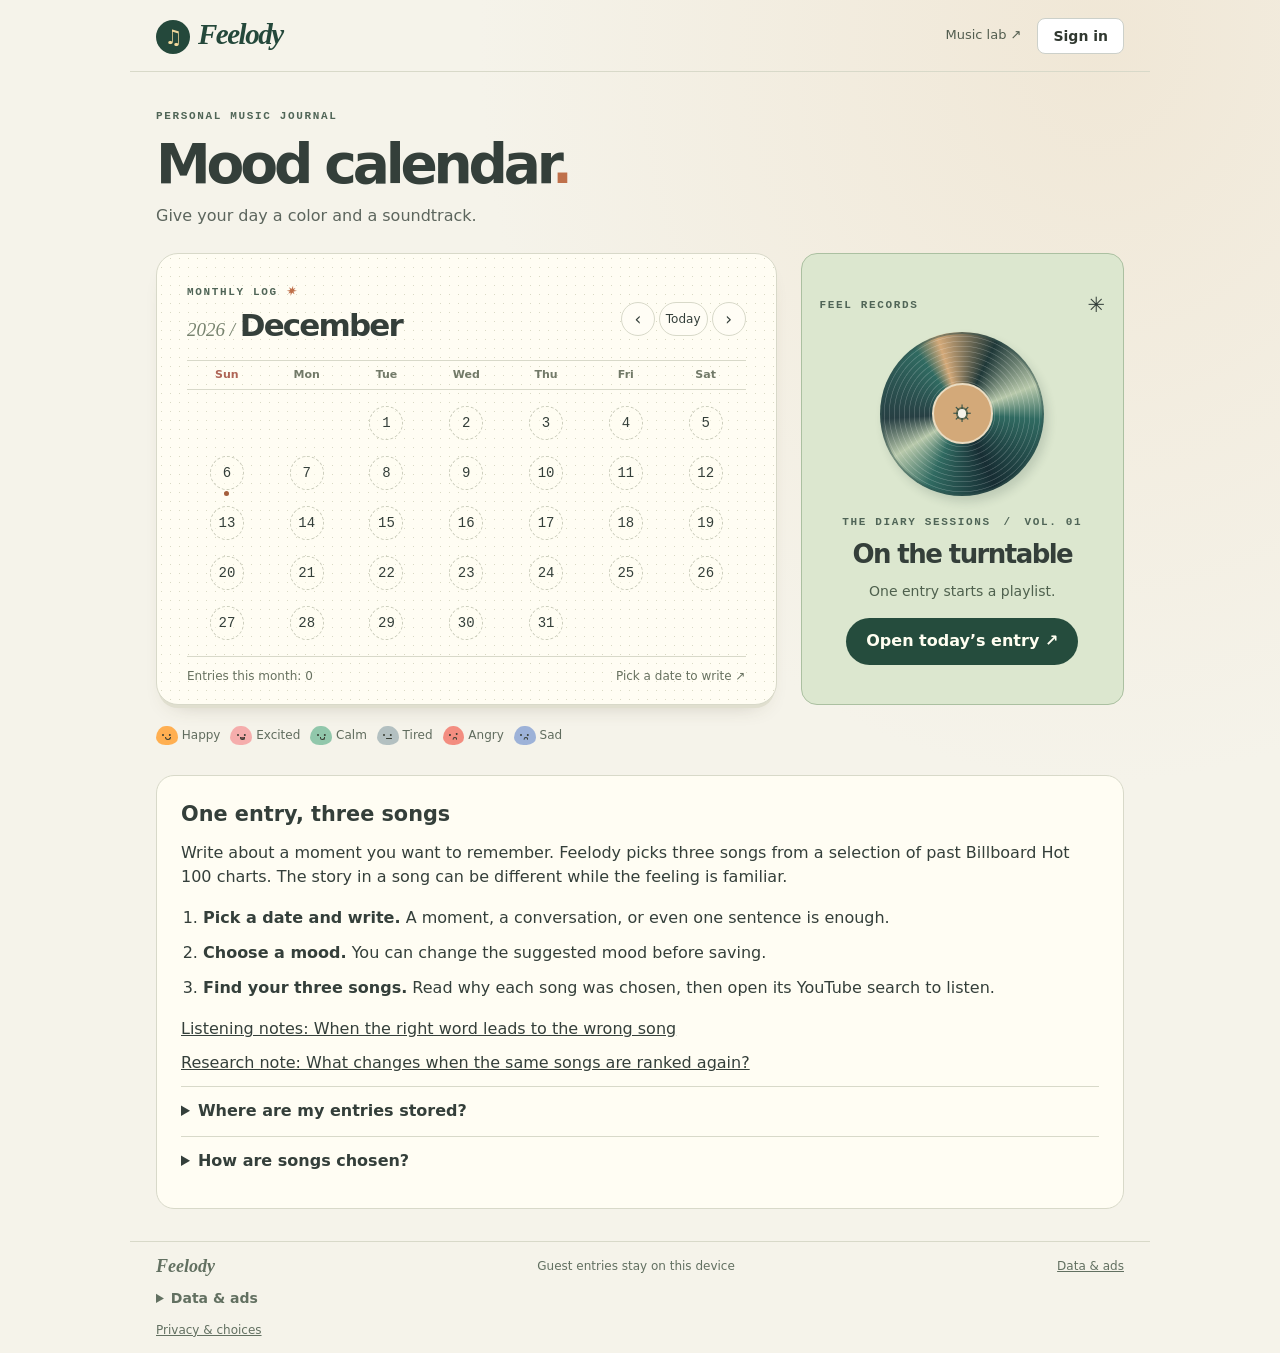
==== commit 8ed43d65: "Limit AdSense to public editorial notes and publish emotional-fit case studies" ====
--- a/web/index.html
+++ b/web/index.html
@@ -24,17 +24,17 @@
 </script></template>
 <link rel="stylesheet" href="./account.css?v=account-footer-1"><script src="./account.js?v=closure-24h" defer></script></head>
 <body><header><a class="brand" href="./"><i aria-hidden="true">♫</i>Feelody</a><a class="lab" href="./research.html">Music lab ↗</a><button id="account" type="button" aria-haspopup="dialog">Sign in</button></header>
-<dialog id="accountDialog" aria-labelledby="accountTitle"><button id="closeAccount" aria-label="Close">×</button><small>FEEL RECORDS　/　MEMBERSHIP</small><h2 id="accountTitle">Sign in to Feelody</h2><p id="accountHelp">Keep your entries and soundtracks together, wherever you write.</p><p>Before signing in, read <a href="/privacy.html">how Feelody uses your data</a>.</p><div id="providers"><button data-provider="google"><b aria-hidden="true">G</b>Continue with Google</button></div><div id="memberActions" hidden><label id="activityControl" hidden><input type="checkbox" id="activityChoice"> Save optional account activity history</label><small id="activityInfo" hidden>Optional activity history: Feelody records sign-ins, sign-outs and visits to the calendar, entry editor, research and study pages to review account activity and troubleshoot navigation. Records contain your account ID, event time, event type and screen name. They exclude diary text and dates, IP addresses, and full URLs. The active database removes expired records hourly after three calendar months. Turning this off or closing your account clears this history. Declining does not limit any journal feature. This setting applies only to Feelody’s member activity table.</small><button id="importGuest">Import guest entries from this browser</button><button id="logout">Sign out</button></div><p id="accountStatus" role="status"></p><button id="guestContinue">Continue as a guest</button><div id="accountFooter" hidden><button id="withdraw" type="button">Close account</button></div></dialog><main data-clarity-mask="true" id="main"><section id="home"><div class="kicker">PERSONAL MUSIC JOURNAL</div><h1>Mood calendar<span>.</span></h1><p class="lead">Give your day a color and a soundtrack.</p>
+<dialog id="accountDialog" aria-labelledby="accountTitle"><button id="closeAccount" aria-label="Close">×</button><small>FEEL RECORDS　/　MEMBERSHIP</small><h2 id="accountTitle">Sign in to Feelody</h2><p id="accountHelp">Keep your entries and soundtracks together, wherever you write.</p><p>Before signing in, read <a href="/privacy.html">how Feelody uses your data</a>.</p><div id="providers"><button data-provider="google"><b aria-hidden="true">G</b>Continue with Google</button></div><div id="memberActions" hidden><a href="/privacy.html">Privacy &amp; choices</a><button id="importGuest">Import guest entries from this browser</button><button id="logout">Sign out</button></div><p id="accountStatus" role="status"></p><button id="guestContinue">Continue as a guest</button><div id="accountFooter" hidden><button id="withdraw" type="button">Close account</button></div></dialog><dialog id="onboarding" aria-labelledby="termsHeading"><form id="termsForm"><small>FEEL RECORDS / MEMBERSHIP</small><h2 id="termsHeading">Welcome to Feelody</h2><p>Choose how you use your journal. You can change optional choices in Privacy &amp; choices.</p><label><input id="acceptRequired" type="checkbox" required> <strong>[Required]</strong> I agree to the <a href="/terms.html" target="_blank" rel="noopener">Terms of Service</a> and <a href="/privacy.html" target="_blank" rel="noopener">Privacy Policy</a>.</label><label><input id="allowAI" type="checkbox"> <strong>[Optional]</strong> Send my entry and mood to the external AI provider when I request songs. Leave off to save without recommendations.</label><label><input id="allowActivity" type="checkbox"> <strong>[Optional]</strong> Save account activity to troubleshoot navigation: account ID, time, sign-in/out and screen name, for three months or until opt-out or closure.</label><p id="consentMessage" role="status"></p><button class="cta" type="submit">Save choices and continue</button> <button type="button" id="decline">Sign out</button></form></dialog><main class="checking-account" data-clarity-mask="true" id="main"><section id="home"><div class="kicker">PERSONAL MUSIC JOURNAL</div><h1>Mood calendar<span>.</span></h1><p class="lead">Give your day a color and a soundtrack.</p>
 <div class="layout"><section class="paper"><div class="monthhead"><div><small>MONTHLY LOG <em>✷</em></small><h2 id="month"></h2></div><div class="nav"><button id="prev" aria-label="Previous month">‹</button><button id="now">Today</button><button id="next" aria-label="Next month">›</button></div></div><div id="week" class="week"></div><div id="grid" class="grid" aria-label="Choose a date"></div><div class="footnote"><span id="count"></span><span>Pick a date to write ↗</span></div></section>
 <aside class="sleeve"><div class="sleeve-top"><small>FEEL RECORDS</small><span>✳</span></div><div id="cover"></div><small>THE DIARY SESSIONS　/　VOL. 01</small><h2>On the turntable</h2><p id="sideNote"></p><button id="write" class="cta">Open today’s entry ↗</button></aside></div>
 <div class="legend" id="legend"></div>
 <section class="guide" aria-labelledby="guideTitle"><h2 id="guideTitle">One entry, three songs</h2><p>Write about a moment you want to remember. Feelody picks three songs from a selection of past Billboard Hot 100 charts. The story in a song can be different while the feeling is familiar.</p>
 <ol><li><strong>Pick a date and write.</strong> A moment, a conversation, or even one sentence is enough.</li><li><strong>Choose a mood.</strong> You can change the suggested mood before saving.</li><li><strong>Find your three songs.</strong> Read why each song was chosen, then open its YouTube search to listen.</li></ol>
-<p><a href="./study.html">Research note: What changes when the same songs are ranked again?</a></p><details><summary>Where are my entries stored?</summary><p>Signed-in entries sync to your account. Guest entries stay in this browser, even after a restart, but clearing browser data can erase them. Open a date and select Delete entry to remove it.</p></details>
+<p><a href="./listening-notes">Listening notes: When the right word leads to the wrong song</a></p><p><a href="./study.html">Research note: What changes when the same songs are ranked again?</a></p><details><summary>Where are my entries stored?</summary><p>Signed-in entries sync to your account. Guest entries stay in this browser, even after a restart, but clearing browser data can erase them. Open a date and select Delete entry to remove it.</p></details>
 <details><summary>How are songs chosen?</summary><p>When you request songs, your entry and mood go to our recommendation service. Your reflection and song notes follow the language of each entry. If you mix languages evenly, they follow your last substantive thought. The songs still come from the same chart archive. These are mood matches, not this week’s rankings.</p><p>Calendar colors reflect your own mood, not a diagnosis. Each music link opens a YouTube search for the artist and title.</p></details>
 </section></section>
-<section id="editor" hidden><button class="back" id="back">← Back to calendar</button><div class="kicker">DAILY ENTRY</div><h1 id="dayTitle" tabindex="-1"></h1><div class="entrypaper"><label for="diary">What was your day like?</label><textarea id="diary" maxlength="4000" rows="5" placeholder="Write about a moment or feeling you want to remember."></textarea><div class="moodline"><b>Today’s mood</b><span id="suggestion"></span></div><div id="moods" class="choices"></div><p id="modeNote"></p><label id="reasonOption" hidden><input type="checkbox" id="explain"> Include reasons · Send this entry and an excerpt of lyrics to <span id="reasonProvider"></span>.</label><label id="modelChoiceLabel"><input type="checkbox" id="modelChoice"> Send this entry and mood to the external recommendation provider for song suggestions. <a href="/privacy.html">Privacy details</a></label><div class="actions"><button id="save" class="cta">Find my songs</button><button id="remove" class="plain" hidden>Delete entry</button></div><p id="message" role="status"></p><div id="waiting" class="waiting" hidden><span class="waiting-disc" aria-hidden="true">♫</span><div><b id="waitTitle">Finding your songs</b><span id="waitElapsed" class="wait-elapsed" aria-live="off">0s elapsed</span><p id="waitHistory"></p></div></div></div>
+<section id="editor" hidden><button class="back" id="back">← Back to calendar</button><div class="kicker">DAILY ENTRY</div><h1 id="dayTitle" tabindex="-1"></h1><div class="entrypaper"><label for="diary">What was your day like?</label><textarea id="diary" maxlength="4000" rows="5" placeholder="Write about a moment or feeling you want to remember."></textarea><div class="moodline"><b>Today’s mood</b><span id="suggestion"></span></div><div id="moods" class="choices"></div><p id="modeNote"></p><label id="reasonOption" hidden><input type="checkbox" id="explain"> Include reasons · Send this entry and an excerpt of lyrics to <span id="reasonProvider"></span>.</label><a href="/privacy.html">Manage recommendation preferences</a><div class="actions"><button id="save" class="cta">Find my songs</button><button id="remove" class="plain" hidden>Delete entry</button></div><p id="message" role="status"></p><div id="waiting" class="waiting" hidden><span class="waiting-disc" aria-hidden="true">♫</span><div><b id="waitTitle">Finding your songs</b><span id="waitElapsed" class="wait-elapsed" aria-live="off">0s elapsed</span><p id="waitHistory"></p></div></div></div>
 <section id="reflection" class="entrypaper reflection" hidden><small>NOTES FOR YOUR DAY</small><h2>Today’s reflection</h2><h3>Your day in a line</h3><p id="summary"></p><h3>A note for you</h3><p id="empathy"></p></section>
 <section id="music" hidden><small>SOUNDTRACK FOR THE DAY</small><h2>Your soundtrack</h2><p id="source"></p><div id="cards"></div><button id="otherSongs" class="plain" hidden>Find three different songs</button></section></section></main>
 <footer><b>Feelody</b><span>Guest entries stay on this device</span><a href="#dataNotice">Data &amp; ads</a>
-<details id="dataNotice" class="data-notice"><summary>Data &amp; ads</summary><p>Optional activity history: Feelody records sign-ins, sign-outs and visits to the calendar, entry editor, research and study pages to review account activity and troubleshoot navigation. Records contain your account ID, event time, event type and screen name. They exclude diary text and dates, IP addresses, and full URLs. The active database removes expired records hourly after three calendar months. Turning this off or closing your account clears this history. Declining does not limit any journal feature. This setting applies only to Feelody’s member activity table.</p><p>Access ends immediately. After 24 hours, a task runs every minute to permanently erase your Feelody account, profile, entries and saved recommendations from the live database. Optional member activity is cleared on closure. Guest entries on this device stay. Guest entries stay in your browser; signed-in entries are stored in your Supabase account records. Requests send the entry to our recommendation server and external model provider. On a shared device, sign out and remove guest records you do not want others to see.</p><p>We use Microsoft Clarity to understand clicks and scrolling. Text masking is enabled for the main area containing entries and recommendations.</p><p>Google Tag Manager is installed for visit analytics. Depending on the tags enabled, Google may receive information about page visits and usage.</p><p>Manage optional analytics in Privacy &amp; choices. Ads are paused.</p></details><a href="/privacy.html">Privacy &amp; choices</a></footer><script defer src="/activity.js"></script><script defer src="/privacy-choice.js"></script></body></html>
+<details id="dataNotice" class="data-notice"><summary>Data &amp; ads</summary><p>Optional activity history: Feelody records sign-ins, sign-outs and visits to the calendar, entry editor, research and study pages to review account activity and troubleshoot navigation. Records contain your account ID, event time, event type and screen name. They exclude diary text and dates, IP addresses, and full URLs. The active database removes expired records hourly after three calendar months. Turning this off or closing your account clears this history. Declining does not limit any journal feature. This setting applies only to Feelody’s member activity table.</p><p>Access ends immediately. After 24 hours, a task runs every minute to permanently erase your Feelody account, profile, entries and saved recommendations from the live database. Optional member activity is cleared on closure. Guest entries on this device stay. Guest entries stay in your browser; signed-in entries are stored in your Supabase account records. Requests send the entry to our recommendation server and external model provider. On a shared device, sign out and remove guest records you do not want others to see.</p><p>We use Microsoft Clarity to understand clicks and scrolling. Text masking is enabled for the main area containing entries and recommendations.</p><p>Google Tag Manager is installed for visit analytics. Depending on the tags enabled, Google may receive information about page visits and usage.</p><p>Manage optional analytics in Privacy &amp; choices. Advertising is limited to public editorial articles.</p></details><a href="/privacy.html">Privacy &amp; choices</a></footer><script defer src="/activity.js"></script><script defer src="/privacy-choice.js"></script></body></html>
--- a/web/account.css
+++ b/web/account.css
@@ -8,3 +8,7 @@
 #accountDialog{position:fixed;inset:0;margin:auto;box-sizing:border-box;width:min(365px,calc(100vw - 32px));max-height:90dvh;border:0;border-radius:20px;padding:38px 24px 20px;background:#fffdf9;color:#25231f;text-align:center;box-shadow:0 16px 80px #30291836}#accountDialog::backdrop{background:#27232075}#accountDialog small{font:600 10px monospace;letter-spacing:.14em;color:#746452}#accountDialog h2{margin:12px 0 6px;font-size:26px}#accountDialog p{font-size:14px;line-height:1.55;color:#665e55}#accountDialog button{cursor:pointer;font:inherit;color:inherit}#closeAccount,#guestContinue{border:0;background:transparent}#closeAccount{position:absolute;right:12px;top:6px;font-size:25px!important}#providers button,#memberActions button{display:block;width:100%;margin:9px 0;border:1px solid #dedbd5;border-radius:9px;background:white;min-height:45px;font-weight:650}#providers b{margin-right:.7em}#guestContinue{font-size:13px!important;text-decoration:underline}#accountDialog button:disabled{opacity:.55;cursor:default}
 
 #accountFooter{border-top:1px solid #ede8e1;margin-top:14px;padding-top:6px}#accountDialog #withdraw{border:0;background:transparent;color:#685f58;font:400 12px/1.4 system-ui,sans-serif;padding:6px 12px;min-height:32px}#withdraw:hover{text-decoration:underline}#withdraw:focus-visible{outline:2px solid currentColor;outline-offset:2px;border-radius:4px}
+
+#onboarding{position:fixed;inset:0;margin:auto;color:#29251f;background:#fffdf9;border:0;border-radius:16px;padding:26px;width:min(28rem,85vw);max-height:88dvh;overflow:auto;box-sizing:border-box}#onboarding::backdrop{background:#29251fbf}#onboarding label{display:block;margin:16px 0;line-height:1.5}#onboarding button{cursor:pointer;padding:9px}#onboarding a{color:inherit}
+
+main.checking-account{visibility:hidden}
